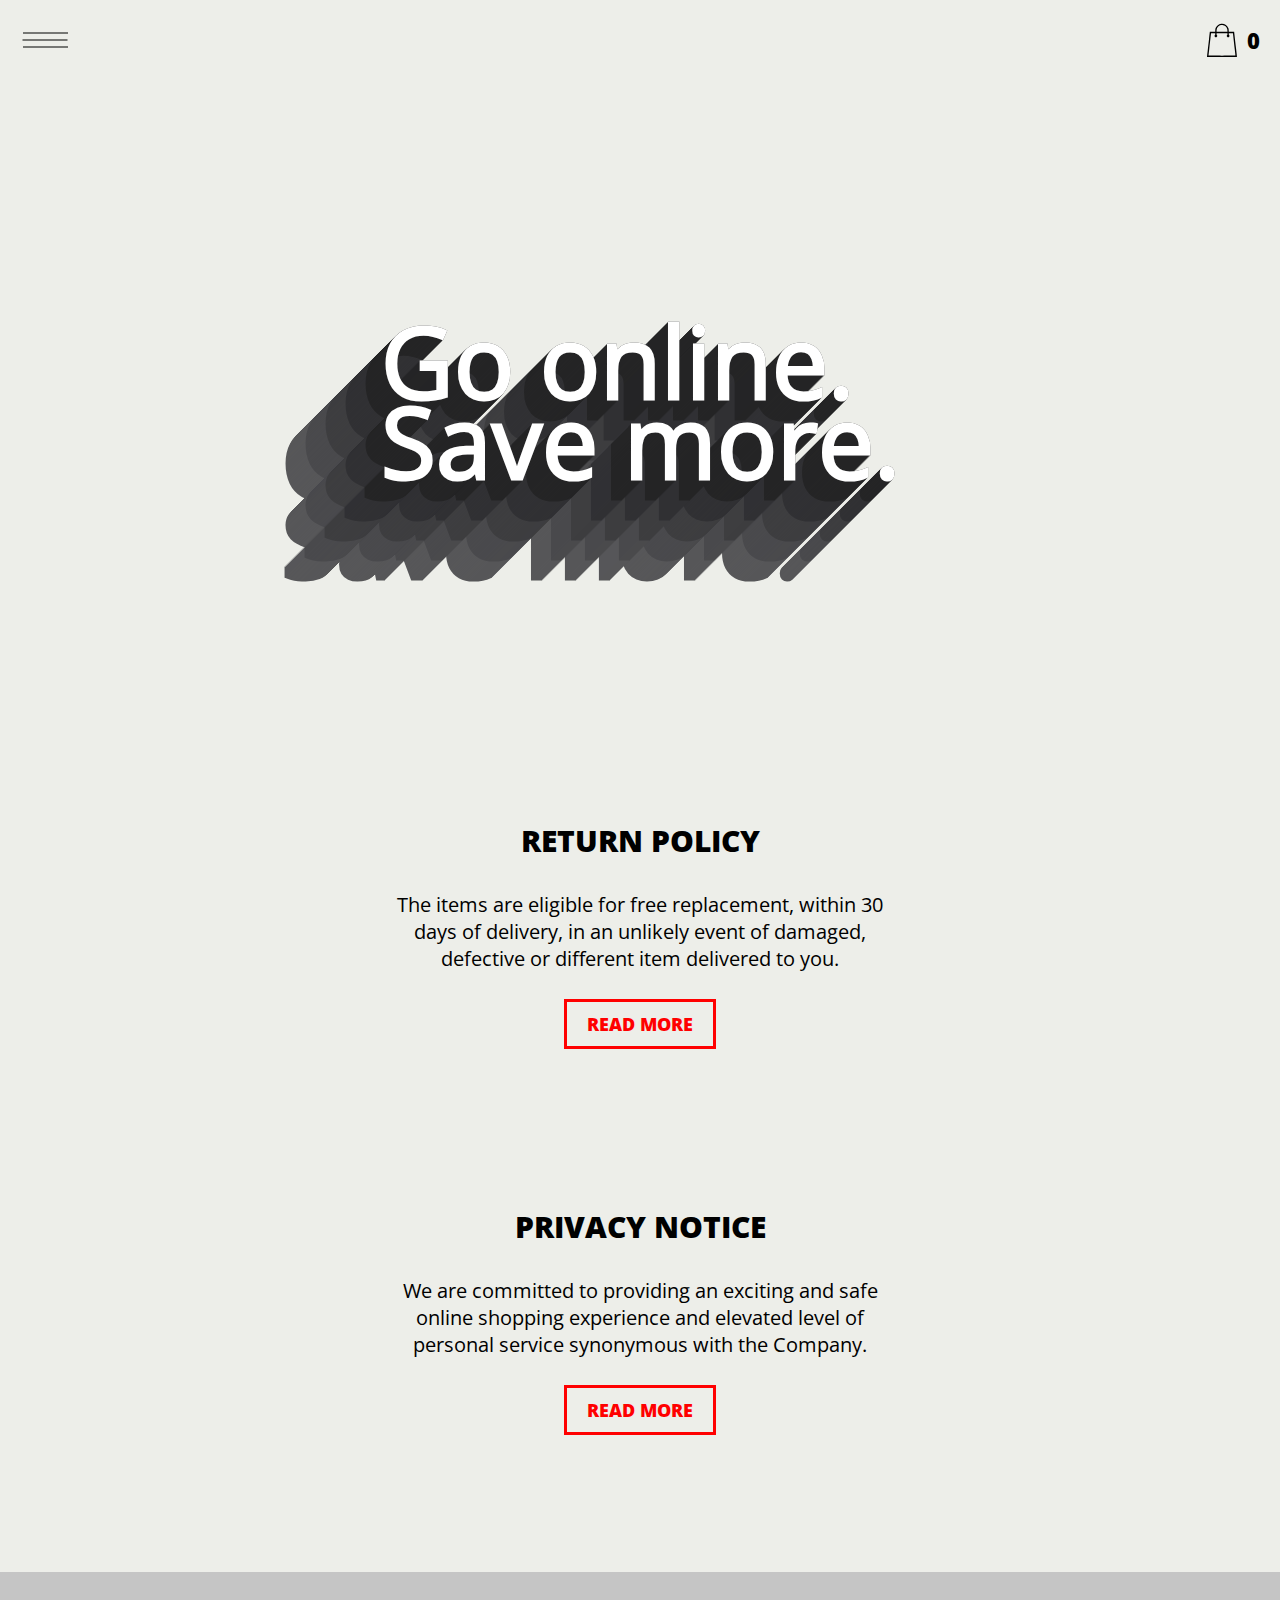
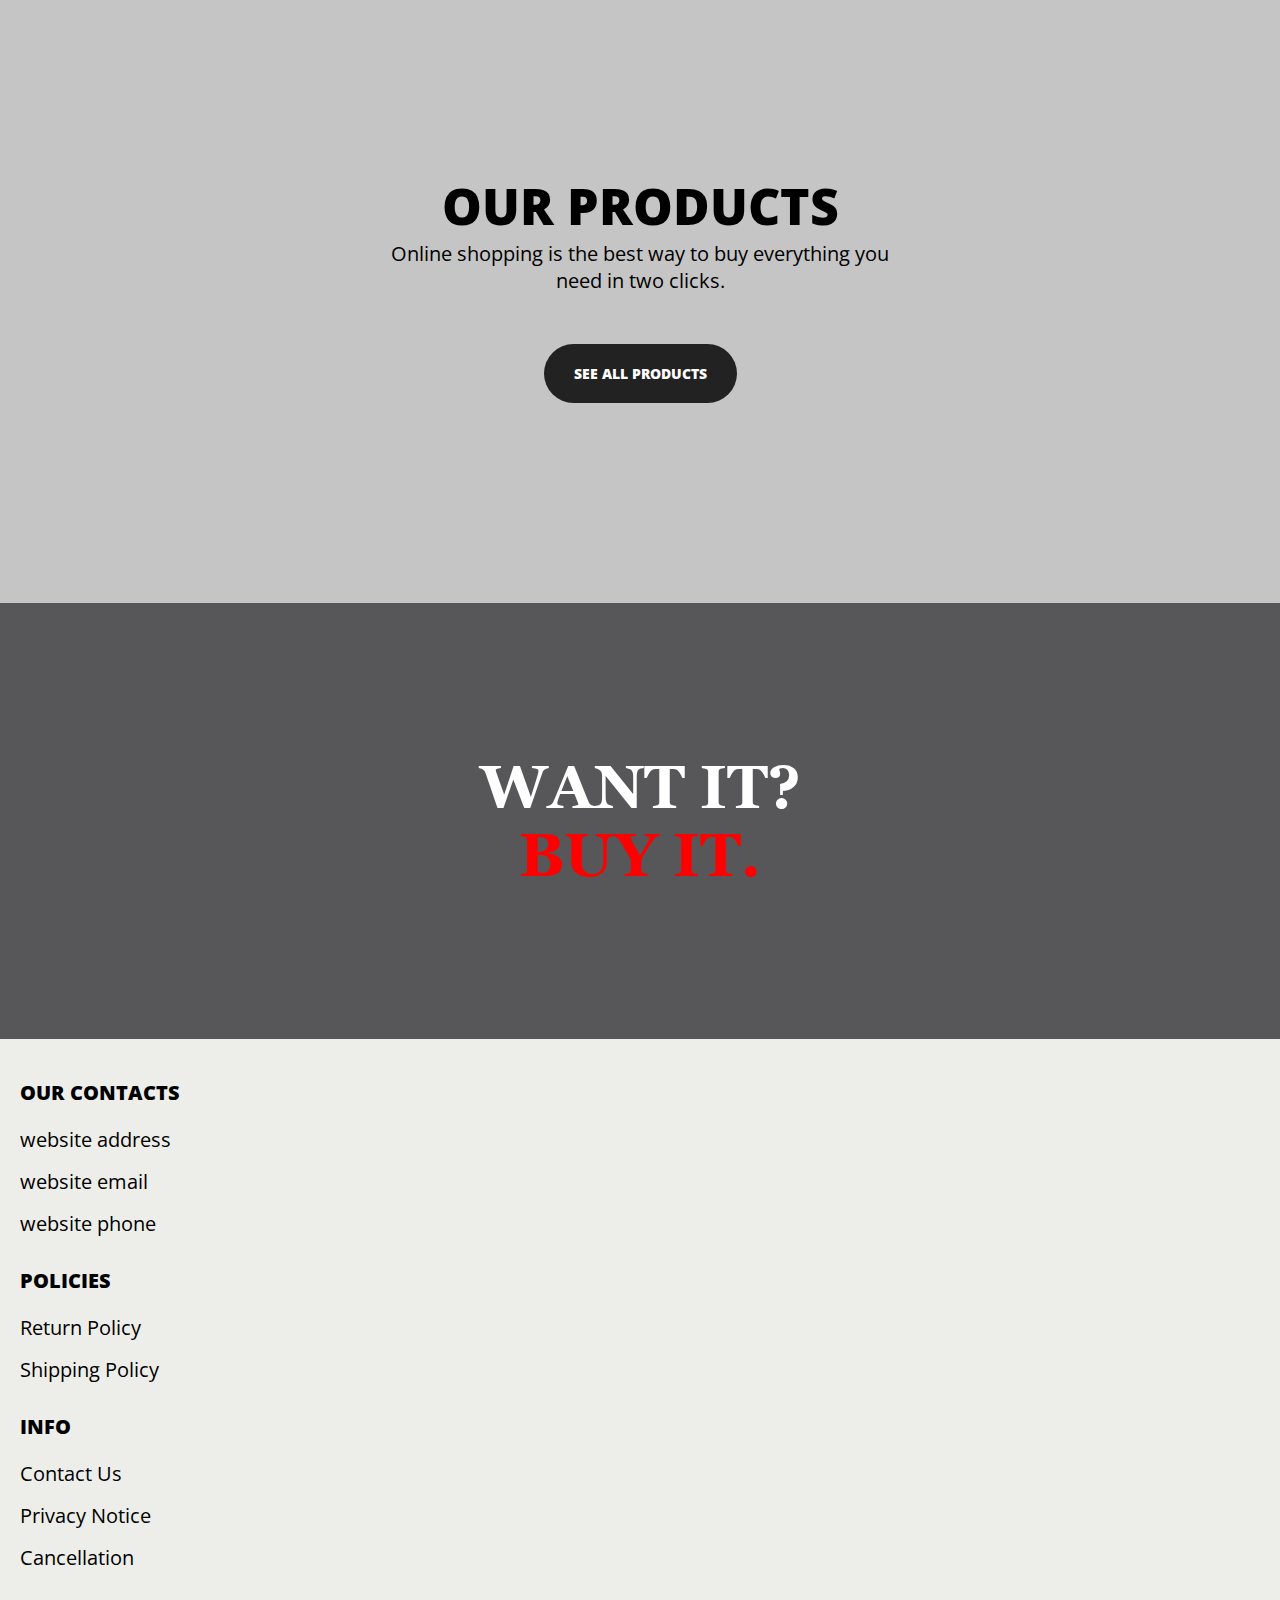
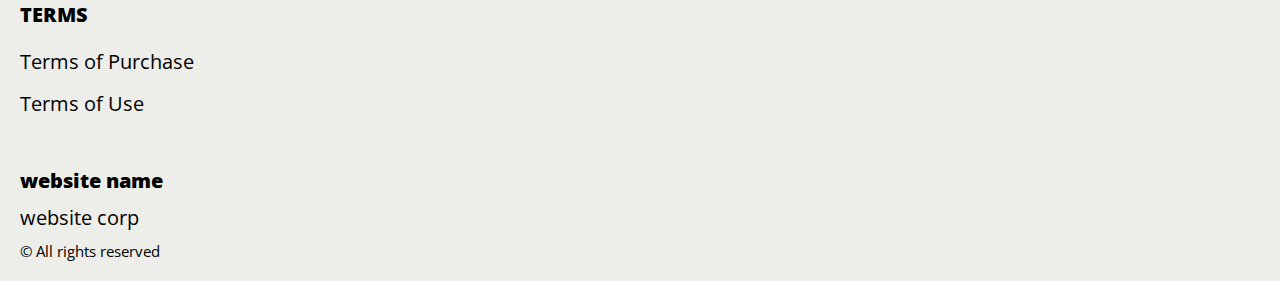
==== index.html @ 09c1dc27 "+" ====
<!DOCTYPE html>
<html lang="en">

<head>
  <meta charset="UTF-8" />
  <meta http-equiv="X-UA-Compatible" content="IE=edge" />
  <meta name="viewport" content="width=device-width, initial-scale=1.0" />
  <link rel="stylesheet" href="./css/style.css" />
  <title>Shop</title>

</head>

<body>


  <div class="wrapper">


    <div class="error__overlay js_error__overlay">
      <div class="error">
        <span class="text bold error__text error__title">ERROR:</span>
        <p class="text error__text">You cannot add more than $500 worth of items to your cart.</p>
        <p class="text error__text">The selected item will not be added.</p>
        <button class="text error__btn js_error__btn">close</button>
      </div>
    </div>



    <div class="header__wrapper">
       <div class="container">
     
     
        <header class="header">
          <div class="header__top">
            <div class="header__btn-block">
              <button class="header__btn js_menu-btn">
                <span></span>
              </button>
            </div>

              <nav class="nav js_menu">
                <a href="./index.html" class="header__logo logo js_website-name"></a>
              
                <ul class="nav__list">
                  <li class="nav__item">
                    <a href="./contacts.html" class="nav__item">Contact Us</a>
                  </li>
                  <li class="nav__item">
                    <a href="./return.html" class="nav__item">Return Policy</a>
                  </li>
                  <li class="nav__item">
                    <a href="./purchase.html" class="nav__item">Terms of Purchase</a>
                  </li>
                  <li class="nav__item">
                    <a href="./privacy.html" class="nav__item">Privacy Notice</a>
                  </li>
                  <li class="nav__item">
                    <a href="./shipping.html" class="nav__item">Shipping Policy</a>
                  </li>
                  <li class="nav__item">
                    <a href="./use.html" class="nav__item">Terms of Use</a>
                  </li>
                </ul>
              </nav>

              <a href="./shop.html" class="cart__span-box">
                   
                <svg version="1.0" xmlns="http://www.w3.org/2000/svg" width="884.000000pt" height="980.000000pt" viewBox="0 0 884.000000 980.000000" preserveAspectRatio="xMidYMid meet">
               
               <g transform="translate(0.000000,980.000000) scale(0.100000,-0.100000)" stroke="none">
               <path d="M4190 9785 c-397 -49 -766 -214 -1078 -479 -198 -169 -378 -403 -492
               -640 -142 -295 -175 -460 -186 -931 -2 -126 -7 -254 -10 -282 l-5 -53 -784 0
               c-431 0 -786 -4 -789 -8 -7 -11 -57 -438 -256 -2182 -403 -3524 -580 -5101
               -580 -5162 l0 -48 4410 0 4410 0 0 46 c0 53 -25 278 -250 2264 -404 3559 -578
               5068 -586 5082 -3 4 -358 8 -789 8 l-784 0 -5 53 c-3 28 -8 164 -11 301 -8
               366 -25 491 -96 700 -298 870 -1211 1443 -2119 1331z m555 -419 c203 -46 435
               -147 597 -262 109 -78 297 -267 375 -377 70 -100 168 -287 207 -395 71 -198
               96 -386 96 -709 l0 -223 -1600 0 -1600 0 0 219 c0 228 11 374 36 501 39 191
               146 435 267 607 77 109 266 299 372 375 197 139 461 247 680 278 97 14 489 4
               570 -14z m-2315 -2595 l0 -219 -54 -40 c-105 -80 -151 -185 -144 -331 6 -113
               44 -197 122 -269 90 -81 132 -97 261 -97 98 0 116 3 167 27 76 35 153 109 192
               183 30 57 31 65 31 175 0 106 -2 119 -28 170 -16 30 -57 84 -93 120 l-64 66 0
               217 0 217 1600 0 1600 0 0 -217 0 -217 -64 -66 c-36 -36 -77 -90 -93 -120 -26
               -51 -28 -64 -28 -170 0 -110 1 -118 31 -175 39 -74 116 -148 192 -183 51 -24
               69 -27 167 -27 129 0 171 16 261 97 78 72 116 156 122 269 7 145 -38 248 -144
               332 l-54 42 0 217 0 218 615 0 c338 0 615 -3 615 -7 0 -5 5 -37 10 -73 18
               -125 261 -2247 520 -4540 197 -1744 221 -1961 215 -1971 -8 -12 -7922 -12
               -7929 0 -7 10 30 344 224 2061 291 2568 505 4432 516 4498 l6 32 614 0 614 0
               0 -219z"></path>
               </g>
               </svg>
                  <span class="cart__span js_cart__span">79</span>
              </a>
          
          </div>
        </header>
     
      </div>
    </div>


    <main class="main">

    
      <div class="hero__wrapper"> 
        <div class="container">
          <section class="hero">

            <div class="site__main">
              <div>
                <h1>
                  Go online. <br />
                  Save more. <br />
                </h1>
              </div>
            </div>
         
              
          </section>
        </div>
      </div>

    

      <div class="policy__wrapper">
        <div class="container">
          <section class="policy">
            <ul class="policy__list">
              <li class="policy__item">
                <div class="policy__block policy__block--first">
                  <h3 class="sub-title">RETURN POLICY</h3>
                  <p class="text">The items are eligible for free replacement, within 30 days of delivery, in an unlikely event of damaged, defective or different item delivered to you.</p>
                  <a href="./return.html" class="policy__btn">read more</a>
                </div>
               
              </li>
              <li class="policy__item">
                <div class="policy__block policy__block--second">
                  <h3 class="sub-title">PRIVACY NOTICE</h3>
                  <p class="text">We are committed to providing an exciting and safe online shopping experience and elevated level of personal service synonymous with the Company.</p>
                  <a href="./privacy.html" class="policy__btn">read more</a>
                </div>
              
              </li>
           
            </ul>
          </section>
        </div>
      </div>


      <div class="products__wrapper hero-products" >
        <div class="container">
        <section class="products">
       
          <h3 class="products__title products__title--mob">Our Products</h3>
          <p class="text">Online shopping is the best way to buy everything you need in two clicks.</p>
           <a href="./products.html" class="btn">see all products</a>
        </section>
      </div>
      </div>

     
    
      <div class="phrase__wrapper">
        <div class="container">
          <section class="phrase">
            <h4 class="title">Want it?</h4>
            <h4 class="title accent-title">Buy it.</h4>
          </section>
        </div>
      </div>
   



    </main>
  
   
 
   
    <div class="footer__wrapper">
  <div class="container">
        <footer class="footer">
    
          <div class="footer__top">
            <div class="footer__top-block">
              <div class="footer__block">
                <p class="footer__title">Our Contacts</p>
                <ul class="footer__list">
                  <li class="footer__item">
                    <span class="text text--mb js_website-address"></span>
                   </li>
                   <li class="footer__item">
                    <a href="" class="footer__link js_website-email"></a>
                    </li>
                    <li class="footer__item">
                      <a href="" class="footer__link js_website-phone"></a>
                    </li>
                </ul>
              </div>
        
              <div class="footer__block">
                <p class="footer__title">Policies</p>
                <ul class="footer__list">
                  <li class="footer__item">
                    <a href="./return.html" class="footer__link">Return Policy</a>
                   </li>
                   <li class="footer__item">
                     <a href="./shipping.html" class="footer__link">Shipping Policy</a>
                    </li>
                </ul>
              </div>
              <div class="footer__block">
                <p class="footer__title">Info</p>
                <ul class="footer__list">
                  <li class="footer__item">
                    <a href="./contacts.html" class="footer__link">Contact Us</a>
                   </li>
                   <li class="footer__item">
                     <a href="./privacy.html" class="footer__link">Privacy Notice</a>
                    </li>
                    <li class="footer__item">
                      <a href="./cancellation.html" class="footer__link">Cancellation</a>
                    </li>
                </ul>
              </div>
              <div class="footer__block">
                <p class="footer__title">Terms</p>
                <ul class="footer__list">
                  <li class="footer__item">
                    <a href="./purchase.html" class="footer__link">Terms of Purchase</a>
                   </li>
                   <li class="footer__item">
                     <a href="./use.html" class="footer__link">Terms of Use</a>
                    </li>
                </ul>
              </div>
           
            </div>
          
          </div>
    
          <div class="footer__bottom">
            <div class="footer__block--bottom">
             <div>
              <a href="./index.html" class="footer__logo logo js_website-name"></a>
              <p class="text text--mb js_website-corp"></p>
             </div>
              <span class="footer__span">© All rights reserved</span>
            </div>
          </div>
        </footer>
      </div>
    </div>
 
  </div>





  <script type="module" src="./js/add-to-cart.js"></script>
  <script type="module" src="./js/on-load.js"></script>
  <script type="module" src="./js/website-data.js"></script>
  <script>
    const menuBtn = document.querySelector('.js_menu-btn');
    const menu = document.querySelector('.js_menu');
    menuBtn.addEventListener('click', () => {
      menuBtn.classList.toggle('active');
      menu.classList.toggle('open-menu');
      document.body.classList.toggle('open-menu');
    })
  </script>

</body>

</html>
---- css/style.css ----
@import './fonts.css';
@import './vars.css';
@import './utils.css';
@import './header.css';
@import './footer.css';
@import './hero.css';
@import './products.css';
@import './product.css';
@import './text-section.css';
@import './order.css';
@import './thank-you.css';
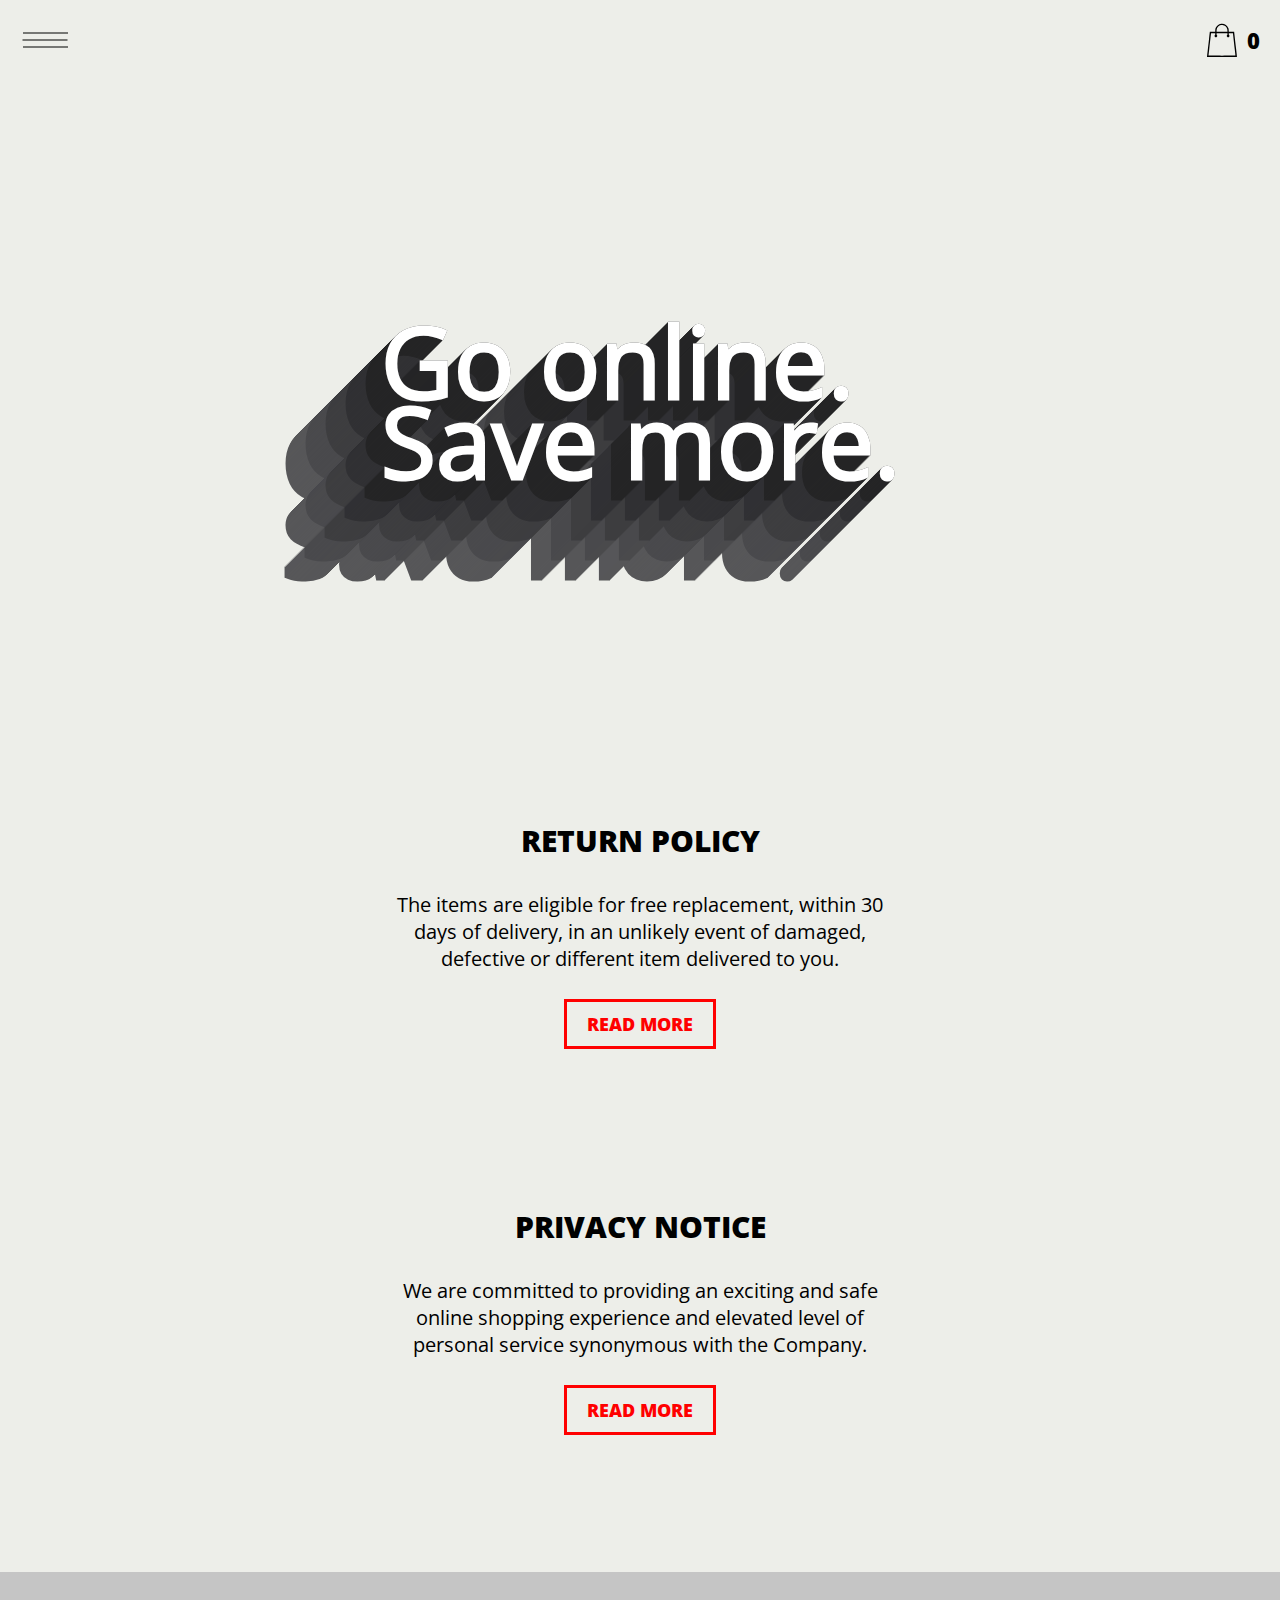
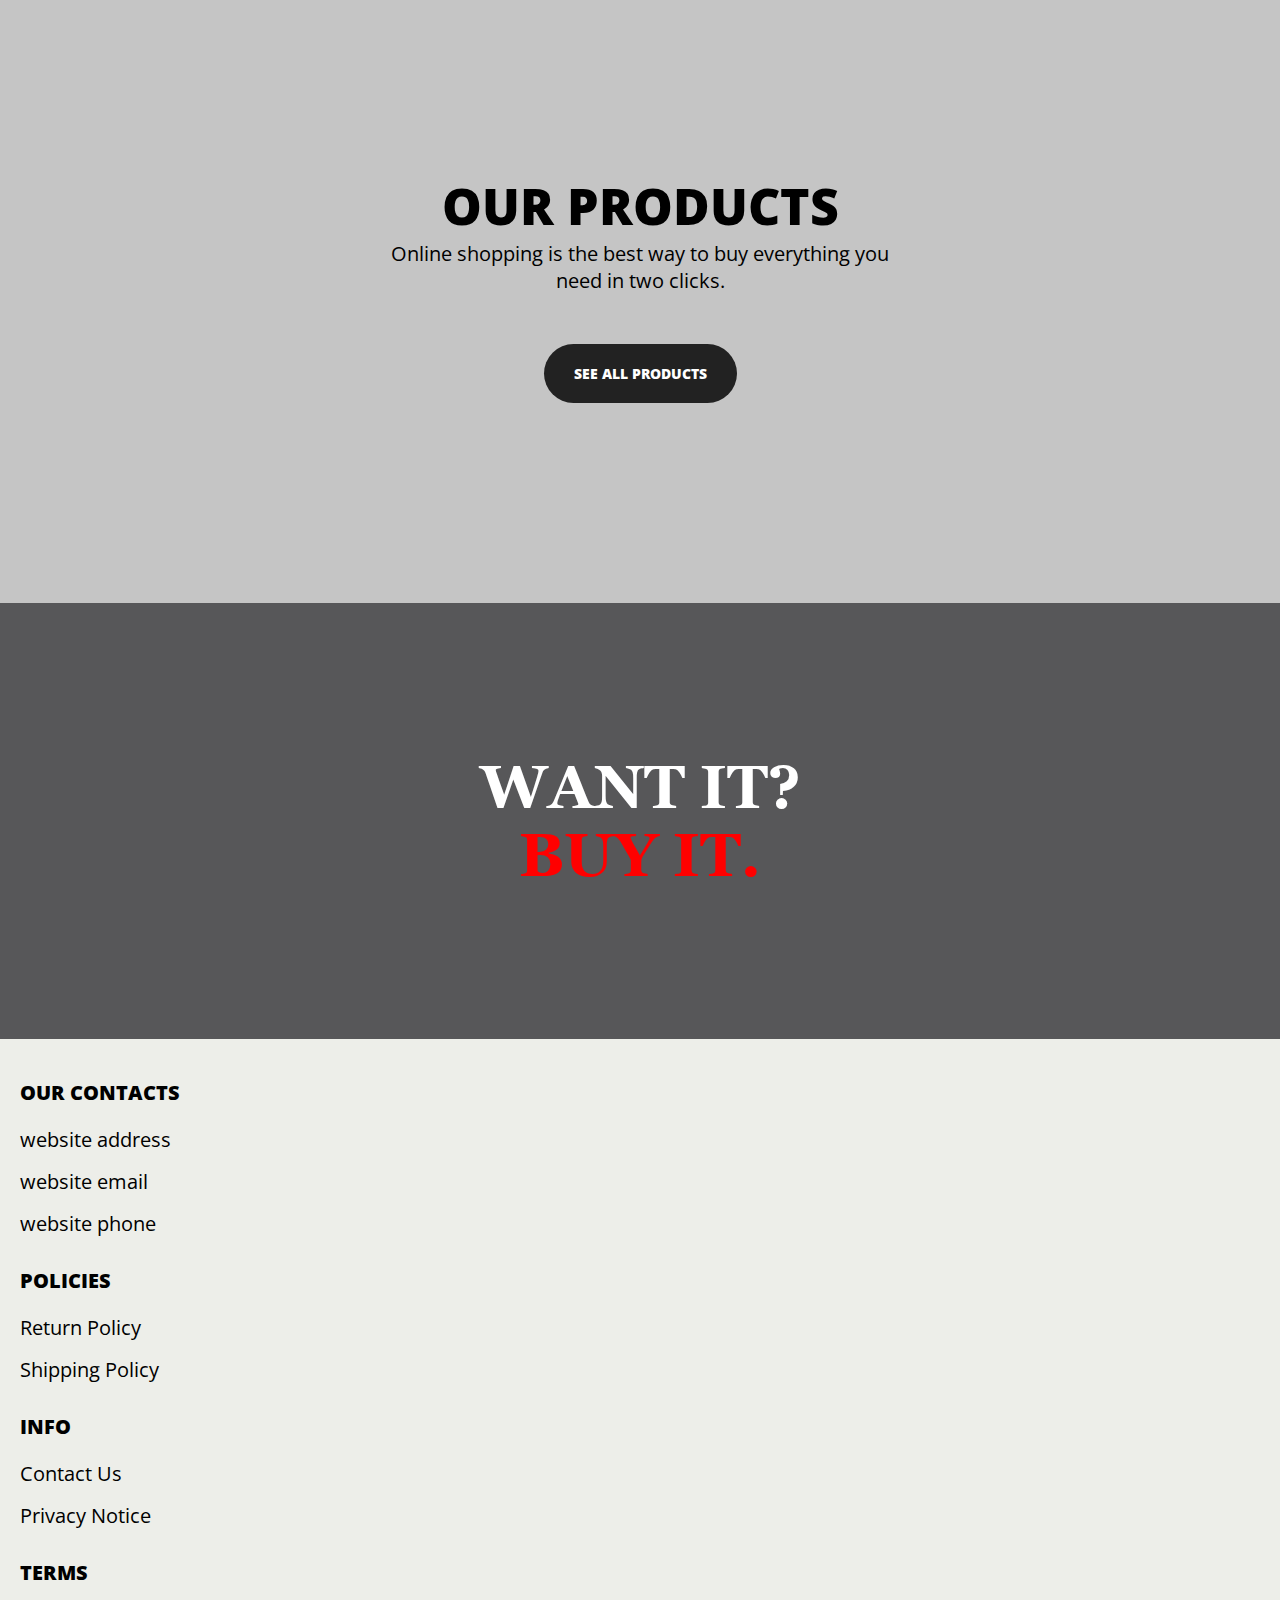
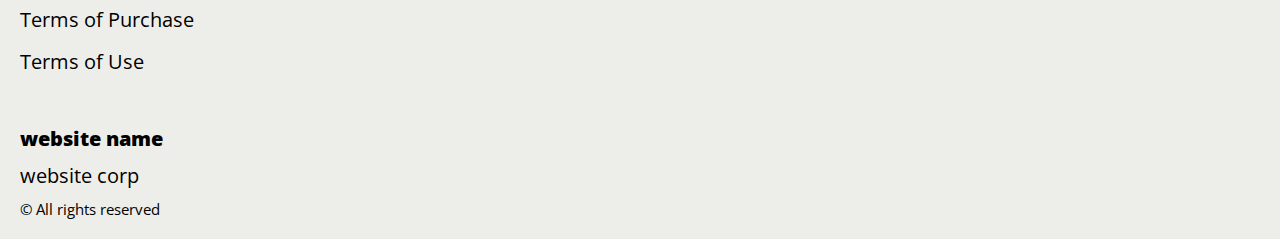
==== commit e97527a8: "LAST changes" ====
--- a/index.html
+++ b/index.html
@@ -221,9 +221,7 @@
                    <li class="footer__item">
                      <a href="./privacy.html" class="footer__link">Privacy Notice</a>
                     </li>
-                    <li class="footer__item">
-                      <a href="./cancellation.html" class="footer__link">Cancellation</a>
-                    </li>
+               
                 </ul>
               </div>
               <div class="footer__block">
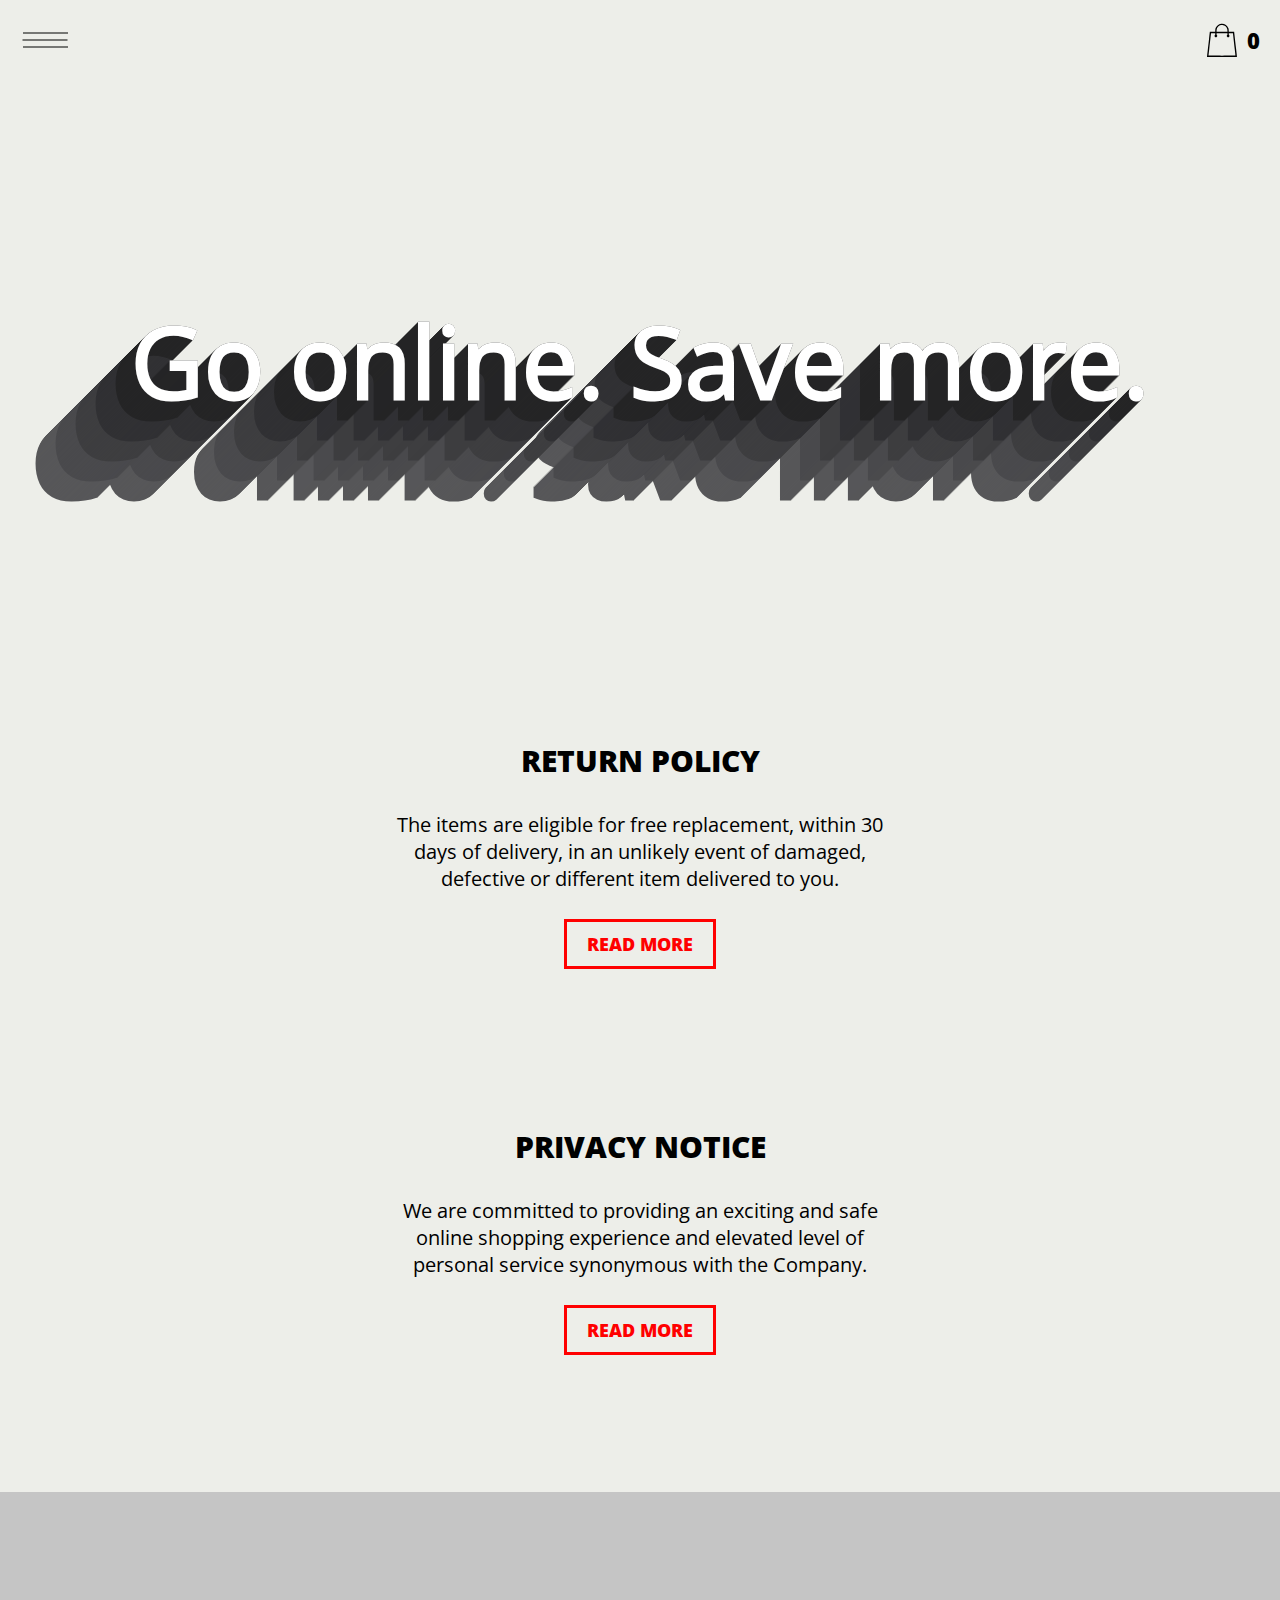
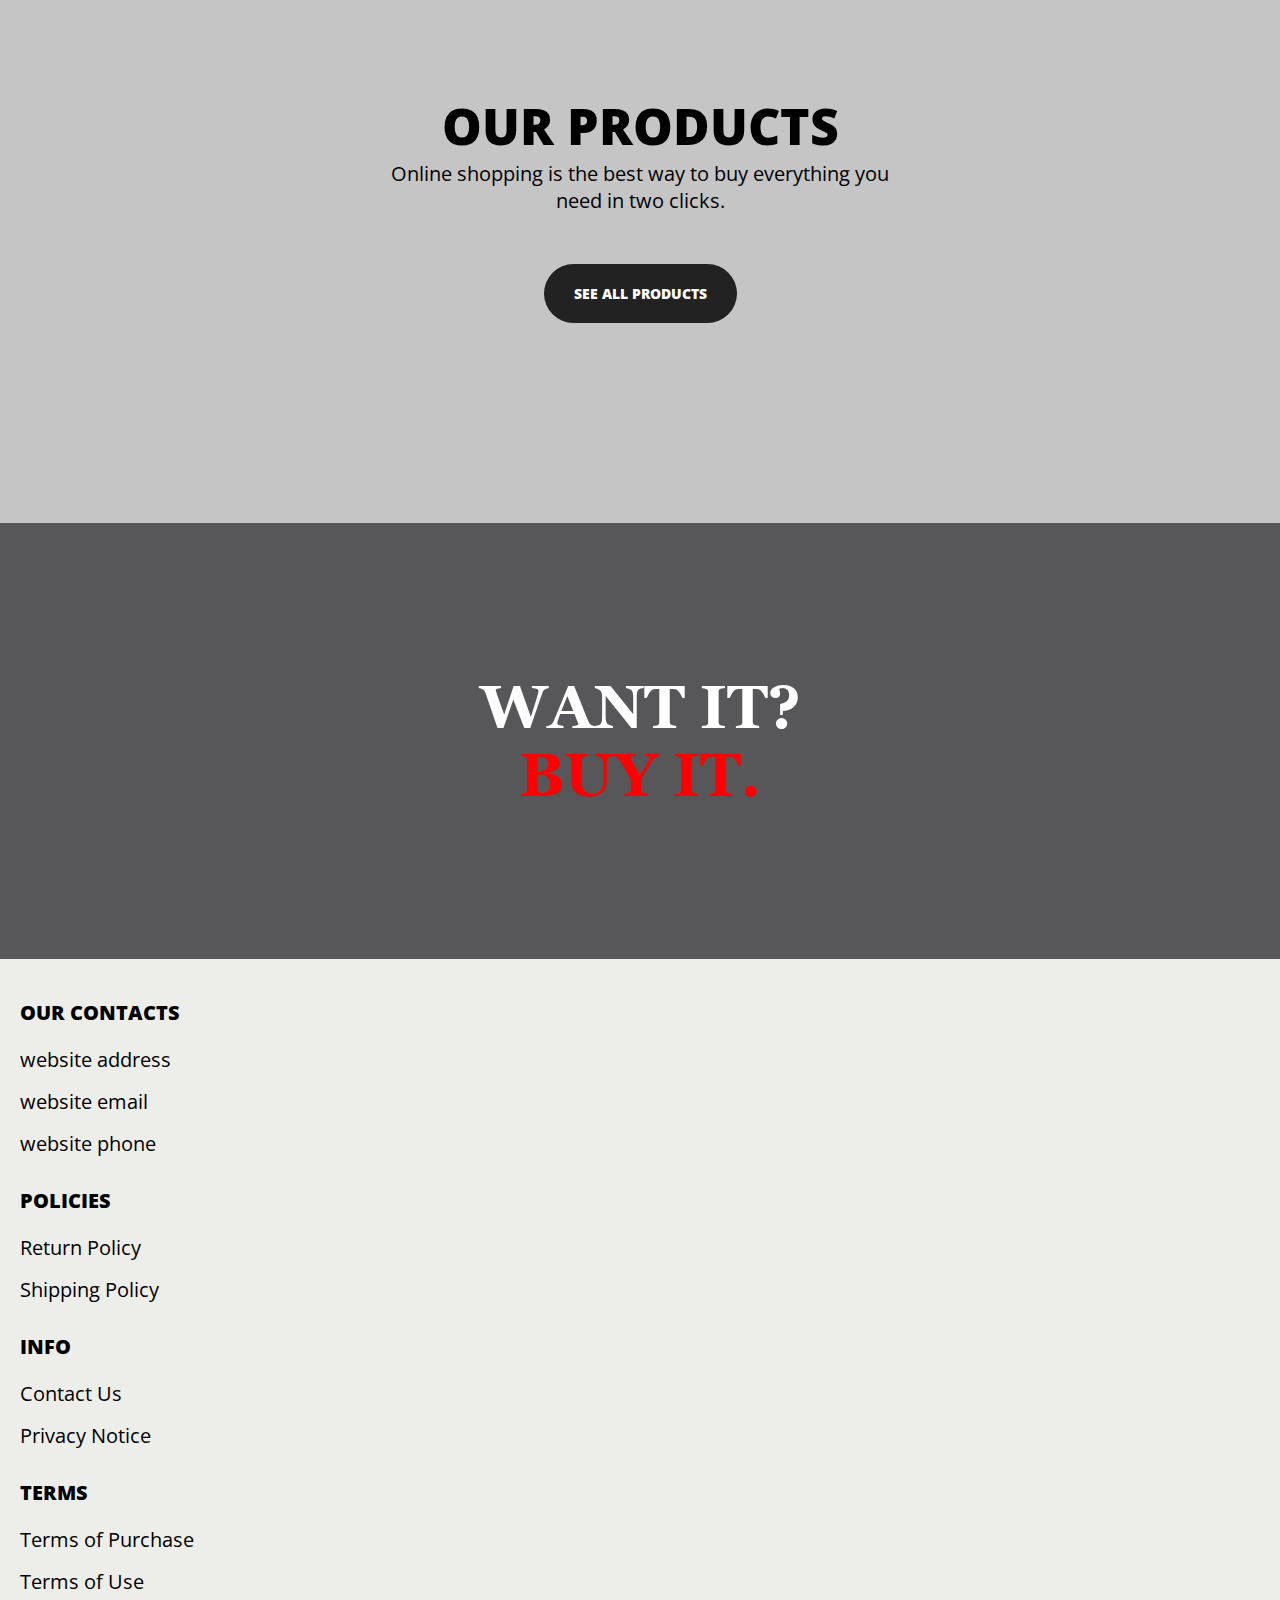
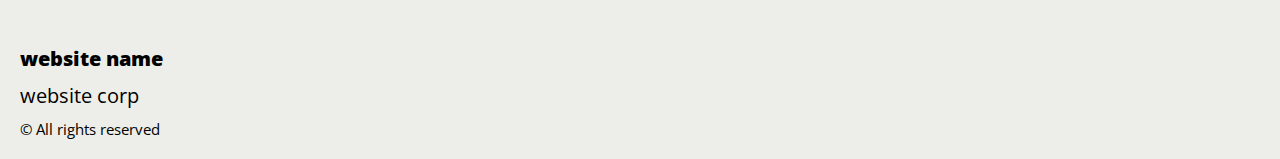
==== commit fb815c2d: "+" ====
--- a/index.html
+++ b/index.html
@@ -109,9 +109,8 @@
 
             <div class="site__main">
               <div>
-                <h1>
-                  Go online. <br />
-                  Save more. <br />
+                <h1 class="js_main-title">
+                  
                 </h1>
               </div>
             </div>
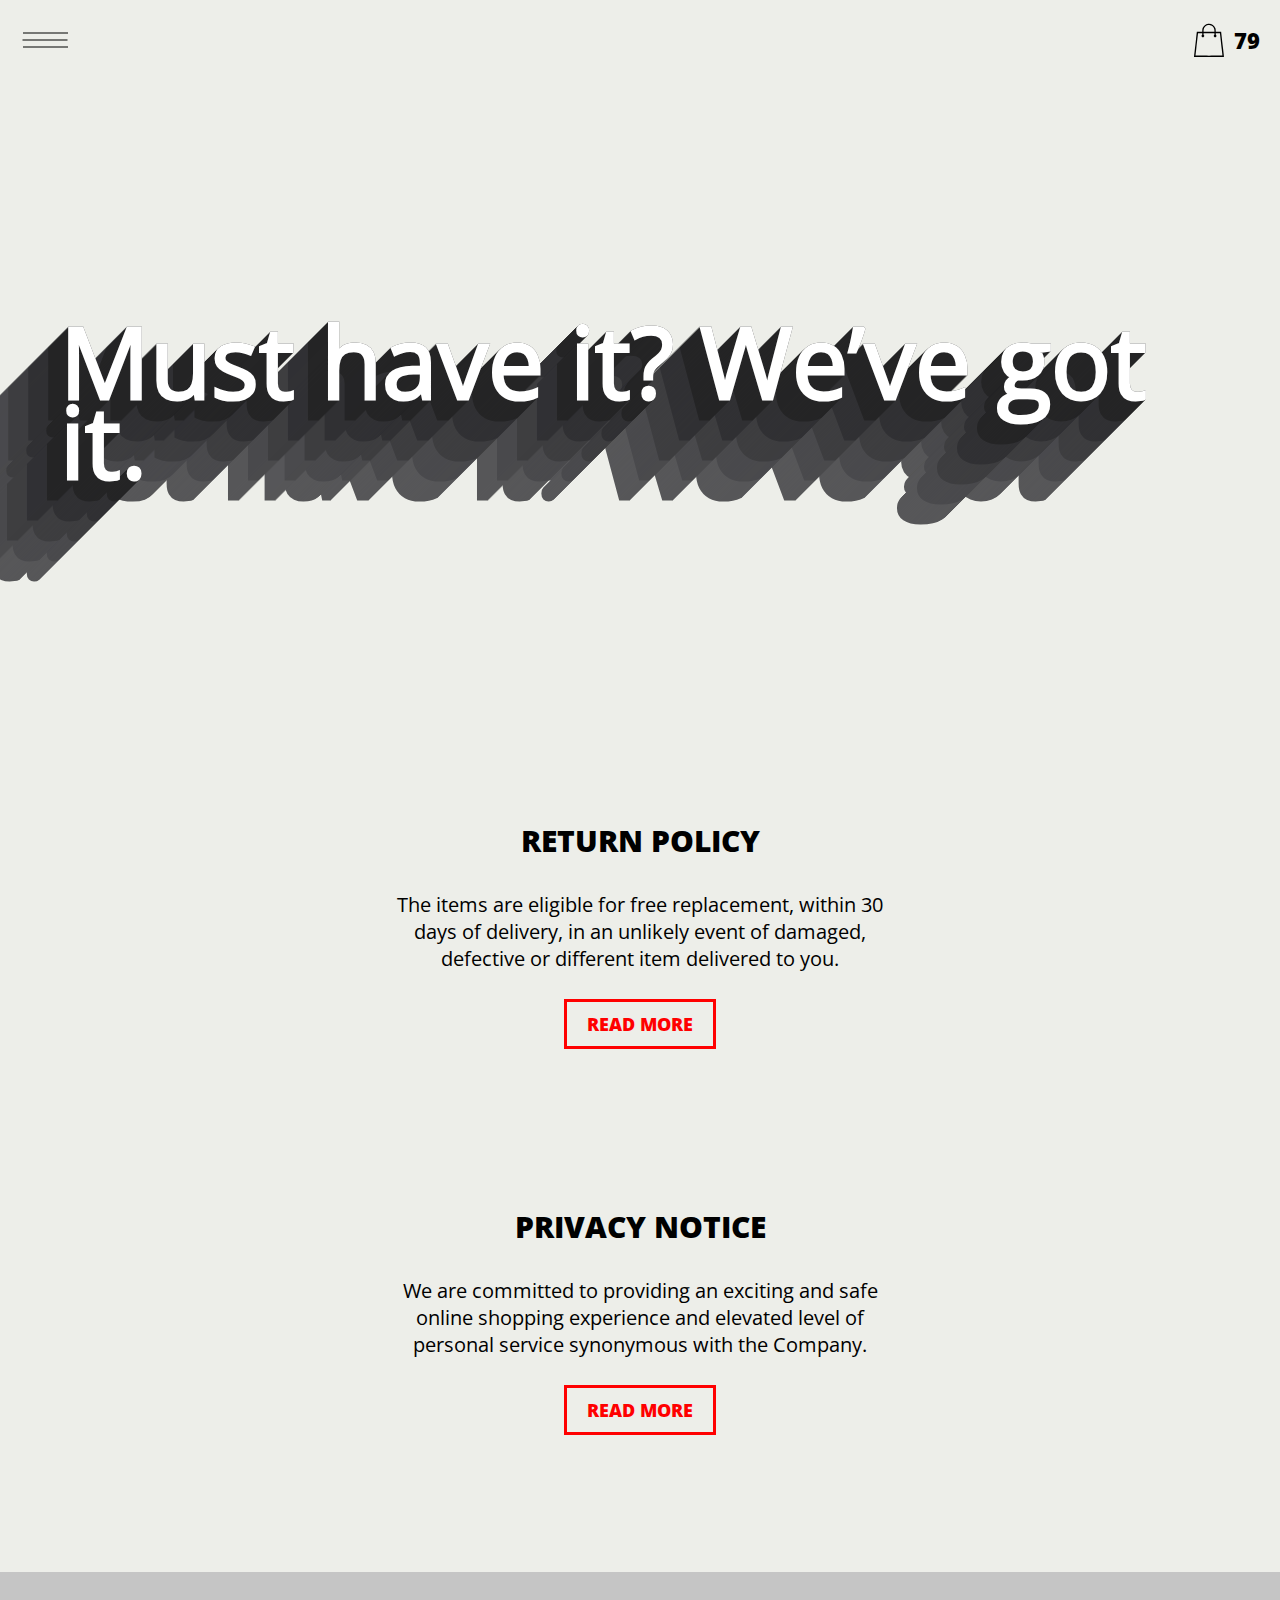
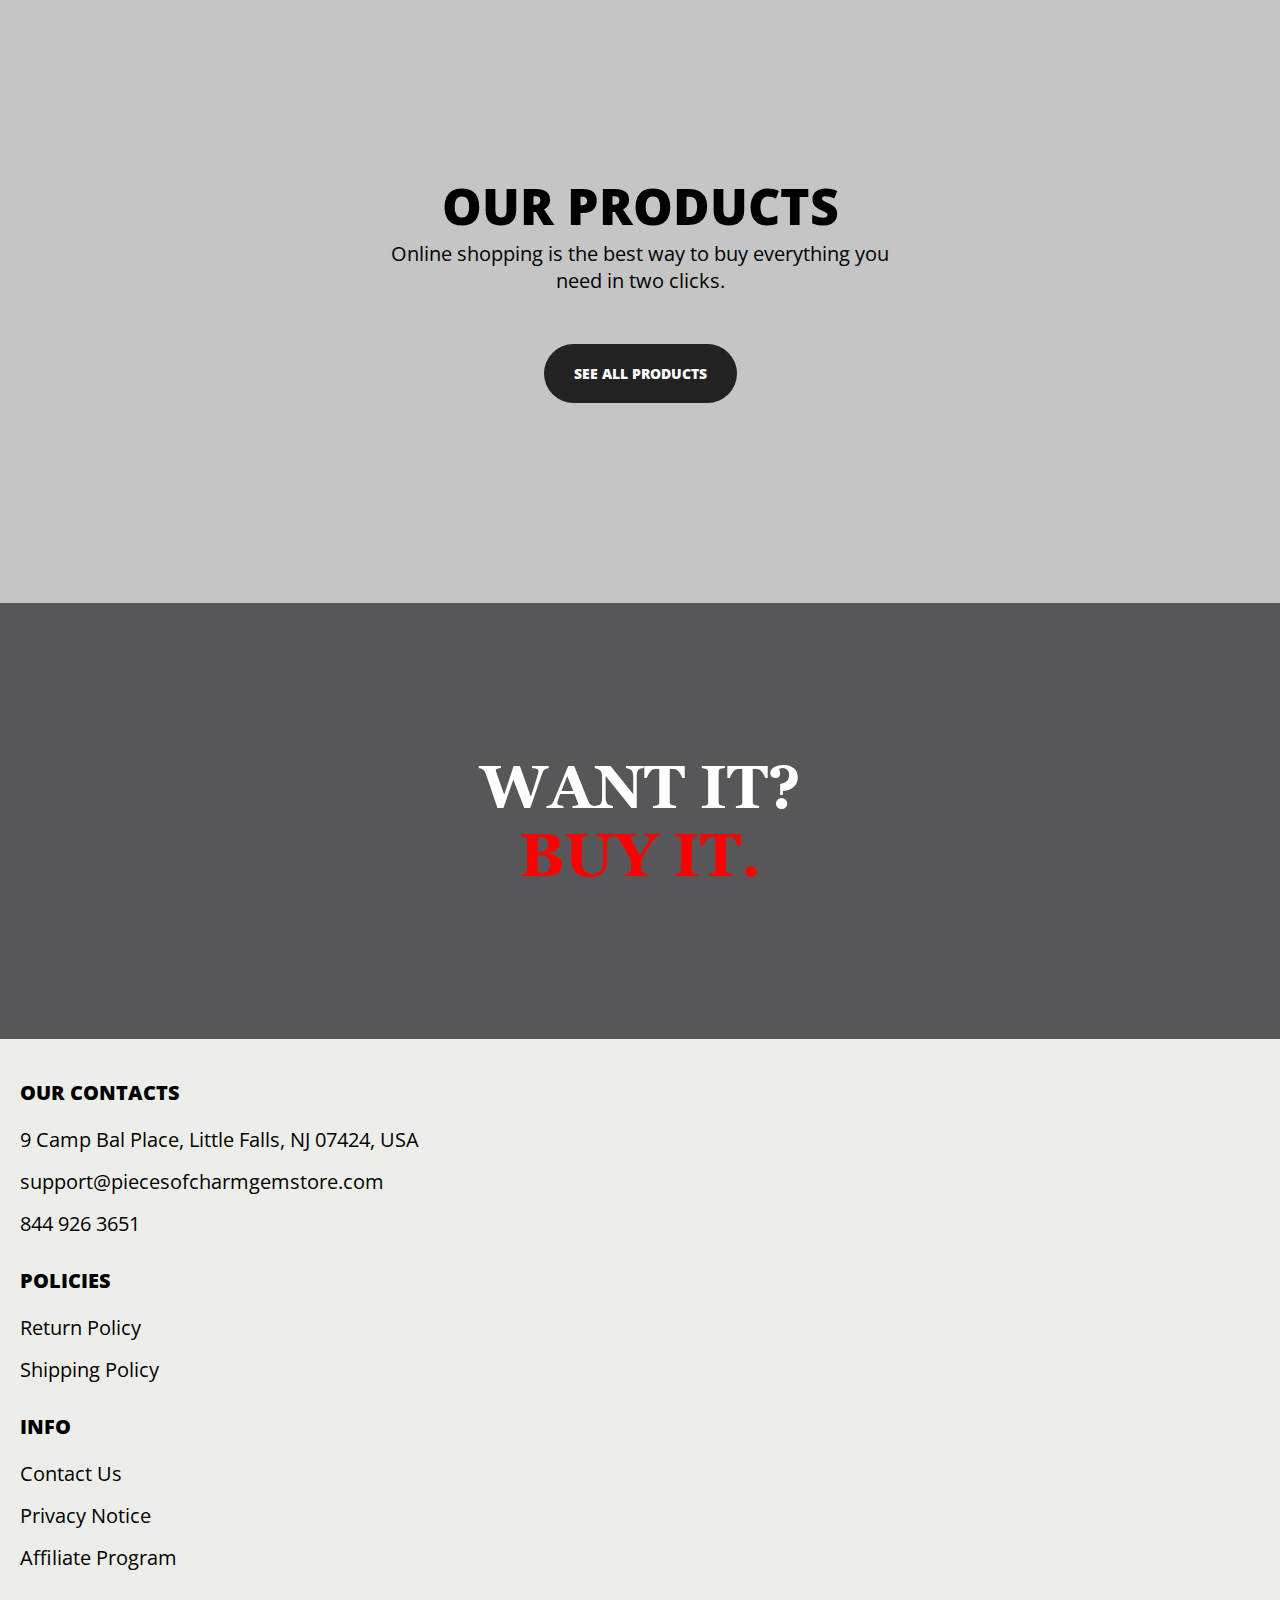
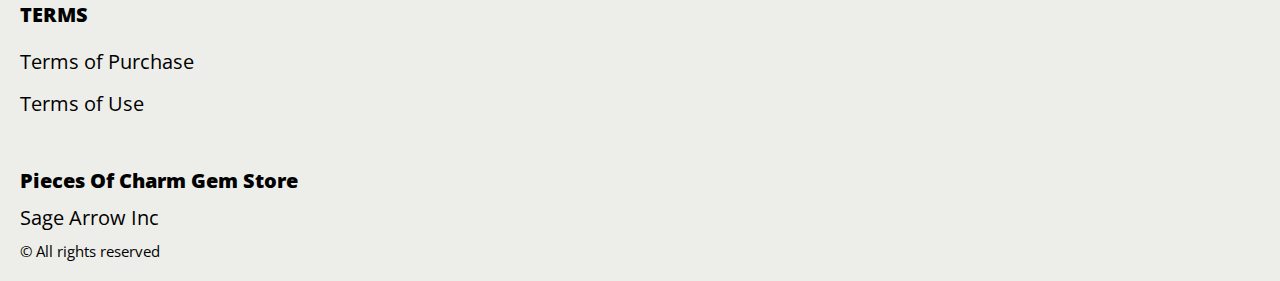
==== commit b3b9633d: "+" ====
--- a/index.html
+++ b/index.html
@@ -220,6 +220,9 @@
                    <li class="footer__item">
                      <a href="./privacy.html" class="footer__link">Privacy Notice</a>
                     </li>
+                    <li class="footer__item">
+                      <a href="./affiliate-program.html" class="footer__link">Affiliate Program</a>
+                     </li>
                
                 </ul>
               </div>
@@ -257,7 +260,7 @@
 
 
 
-
+  <script type='text/javascript' src='https://thebestproductmanager.com/products/prices-nxg-object'></script>
   <script type="module" src="./js/add-to-cart.js"></script>
   <script type="module" src="./js/on-load.js"></script>
   <script type="module" src="./js/website-data.js"></script>
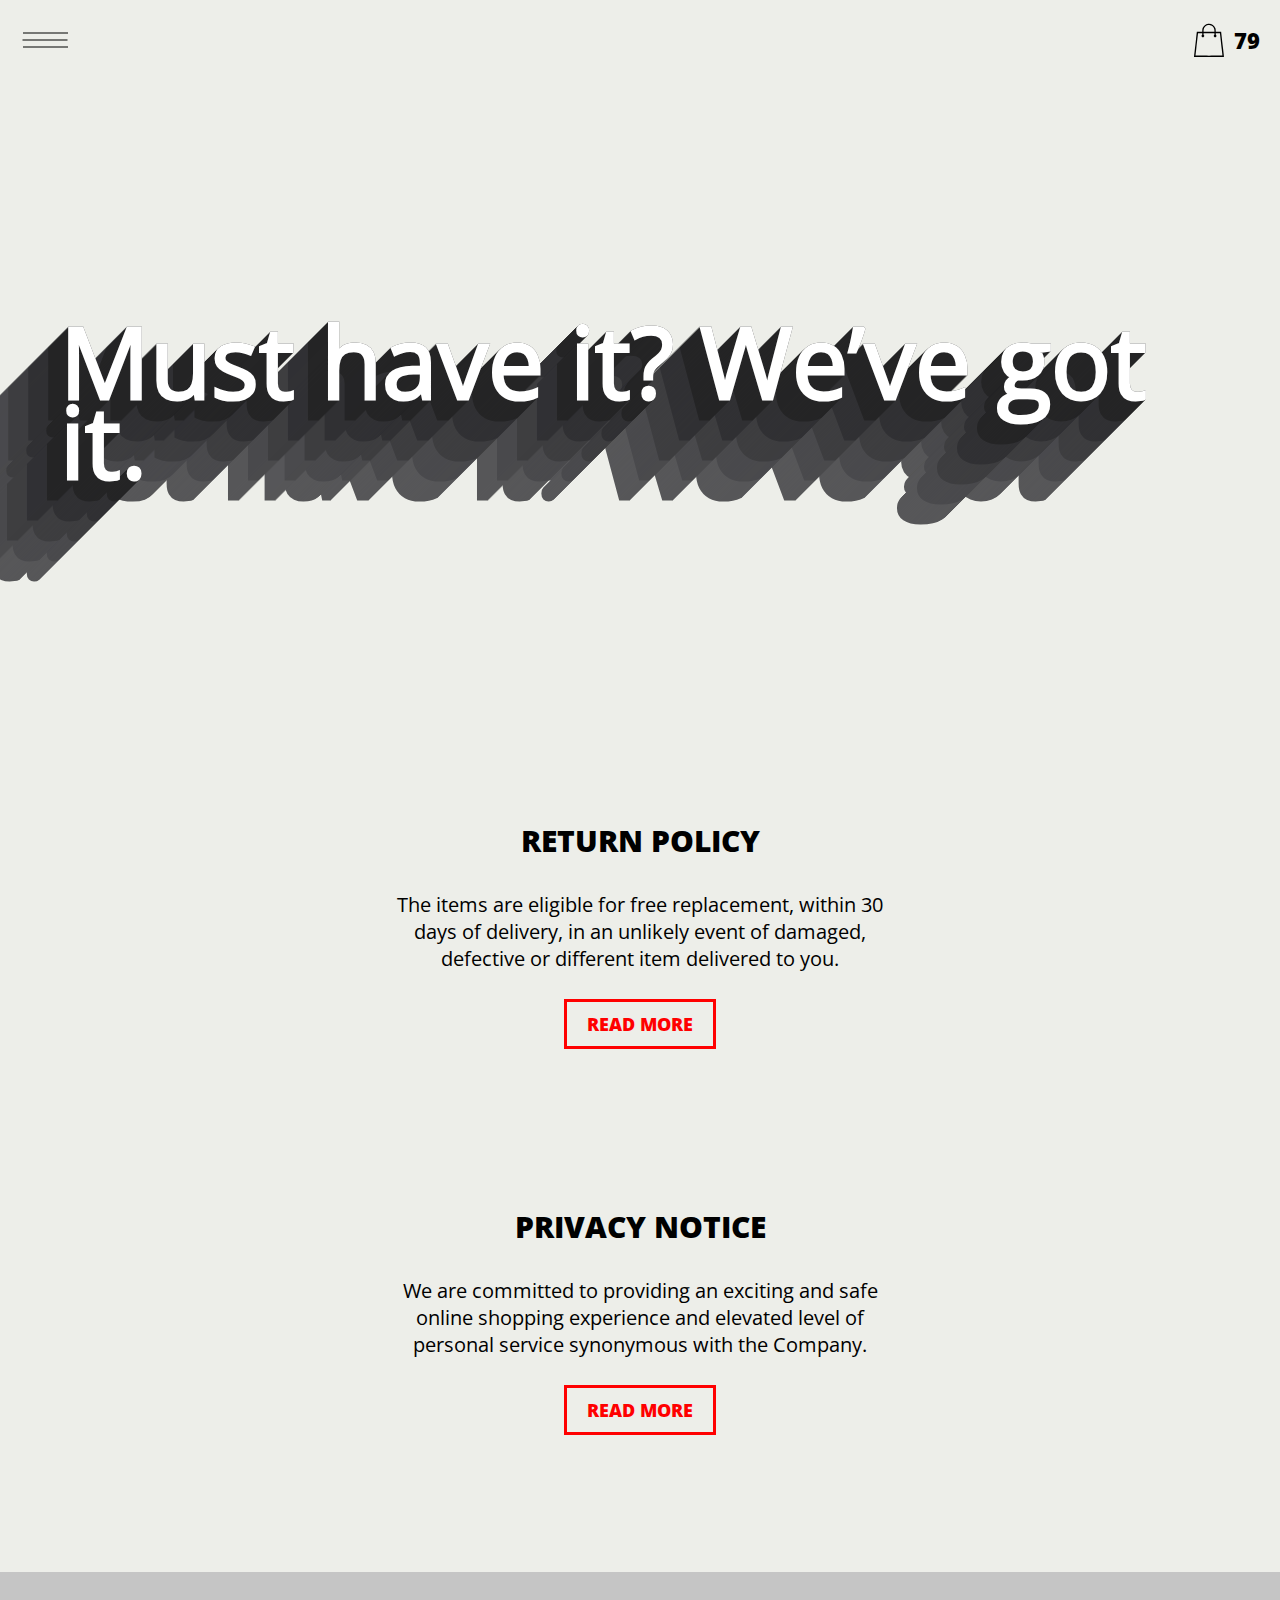
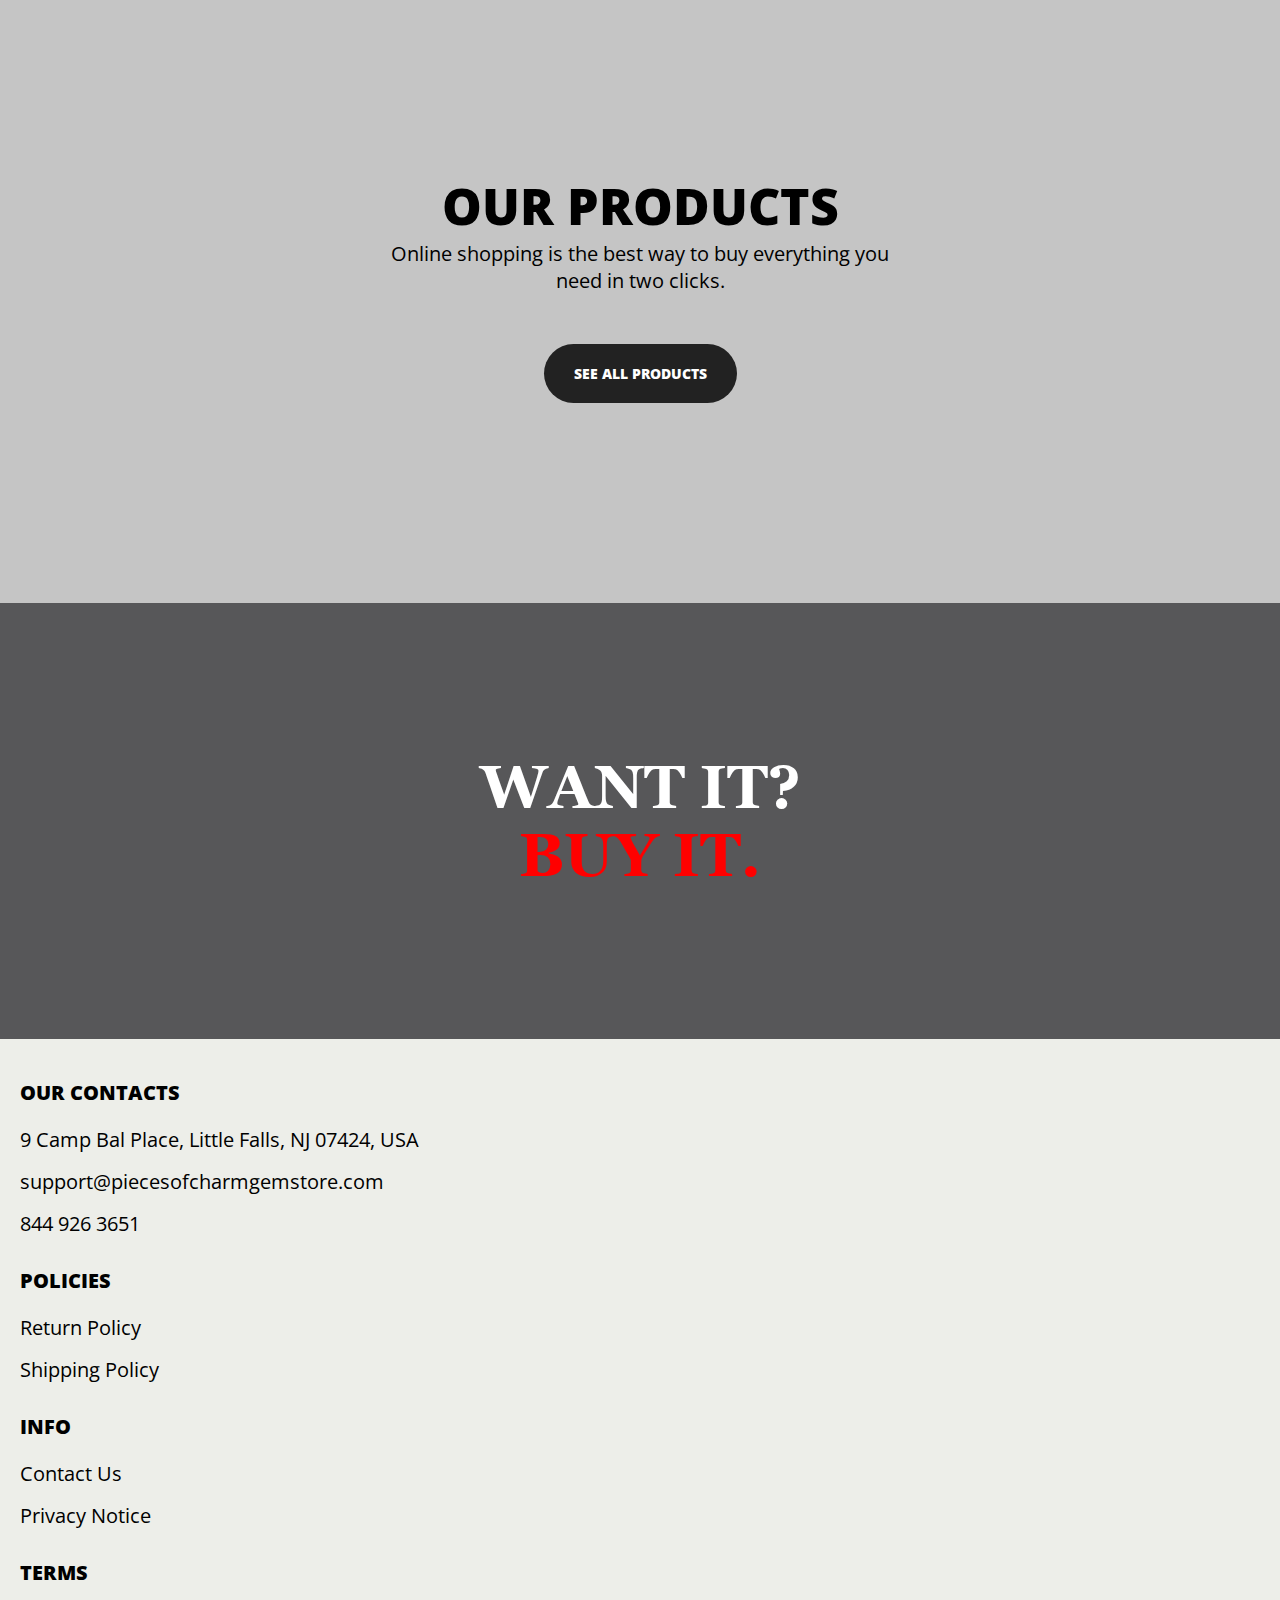
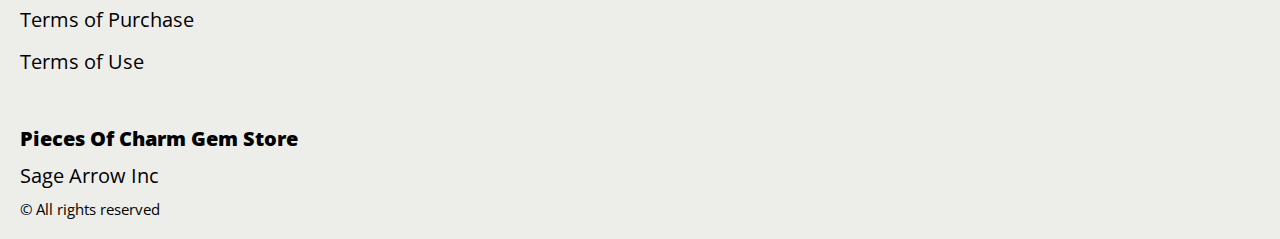
==== commit 6803dd2f: "remove affiliate-program" ====
--- a/index.html
+++ b/index.html
@@ -220,9 +220,7 @@
                    <li class="footer__item">
                      <a href="./privacy.html" class="footer__link">Privacy Notice</a>
                     </li>
-                    <li class="footer__item">
-                      <a href="./affiliate-program.html" class="footer__link">Affiliate Program</a>
-                     </li>
+                 
                
                 </ul>
               </div>
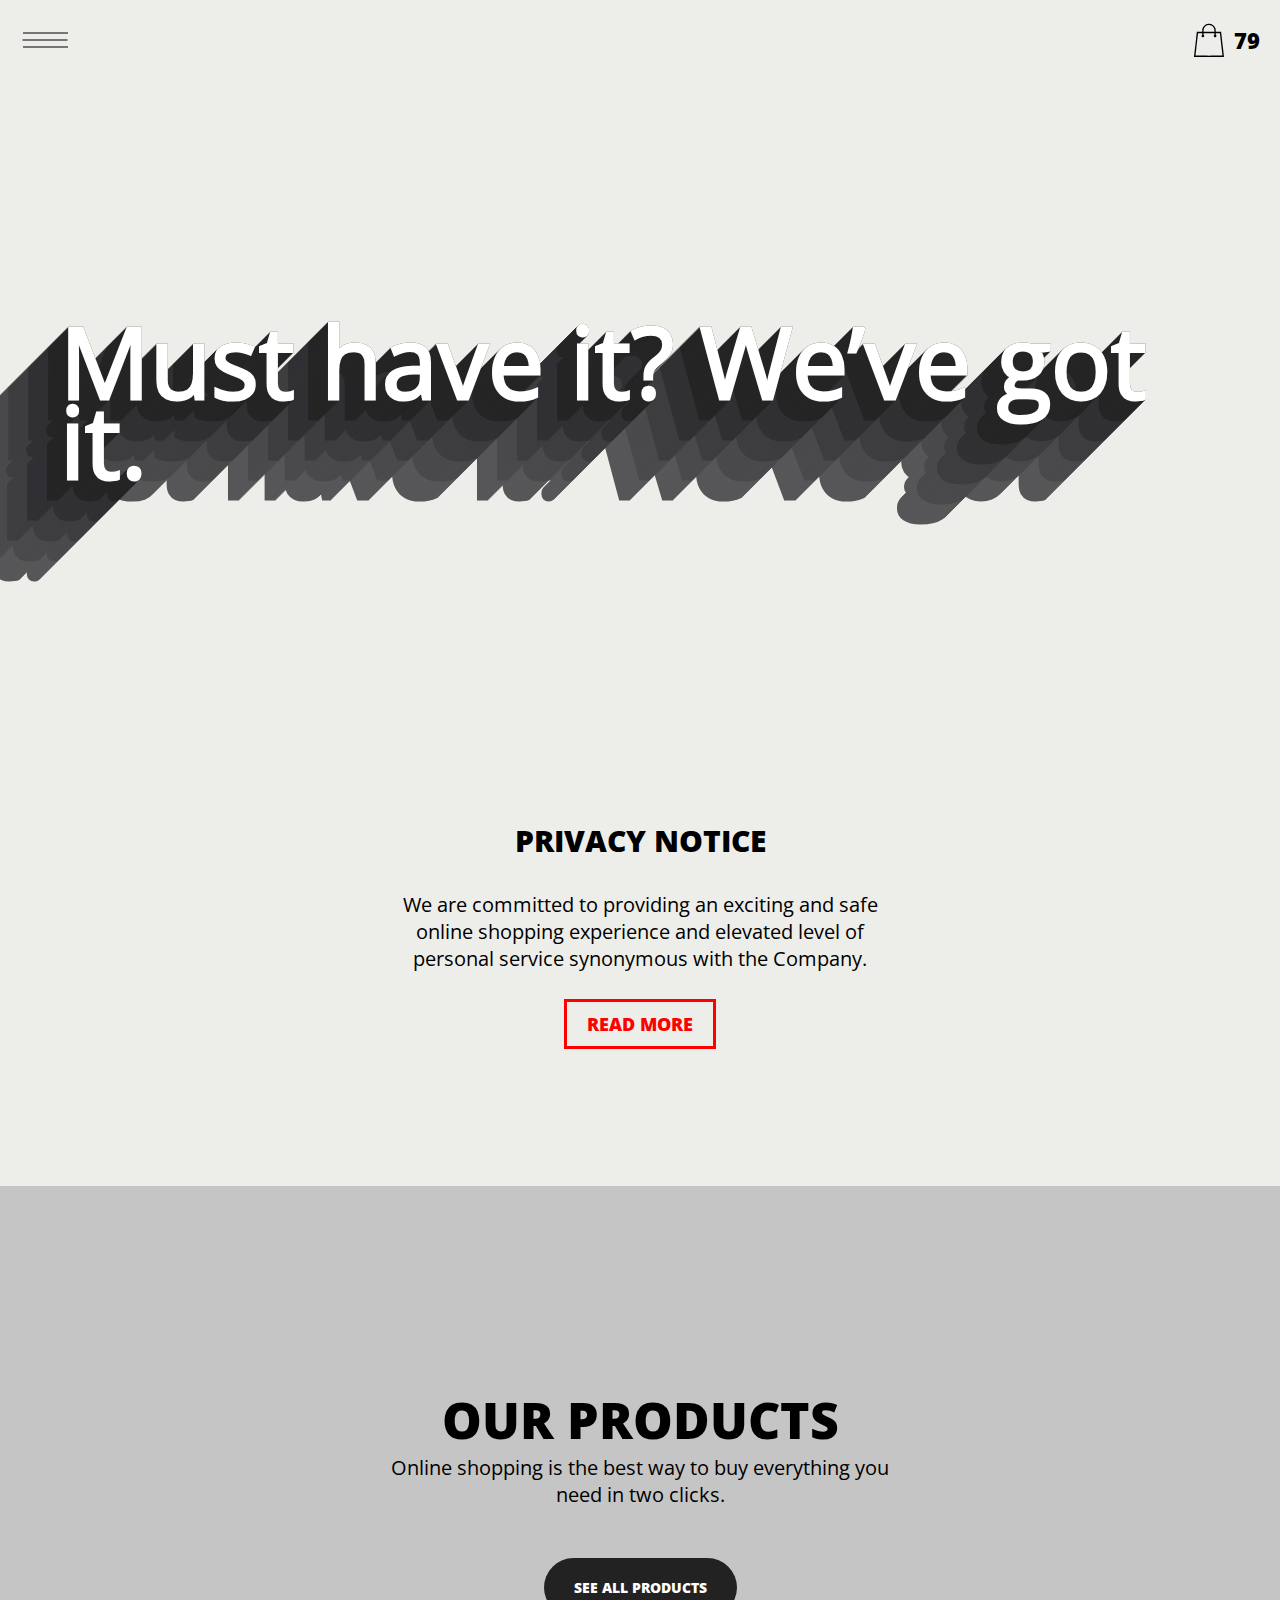
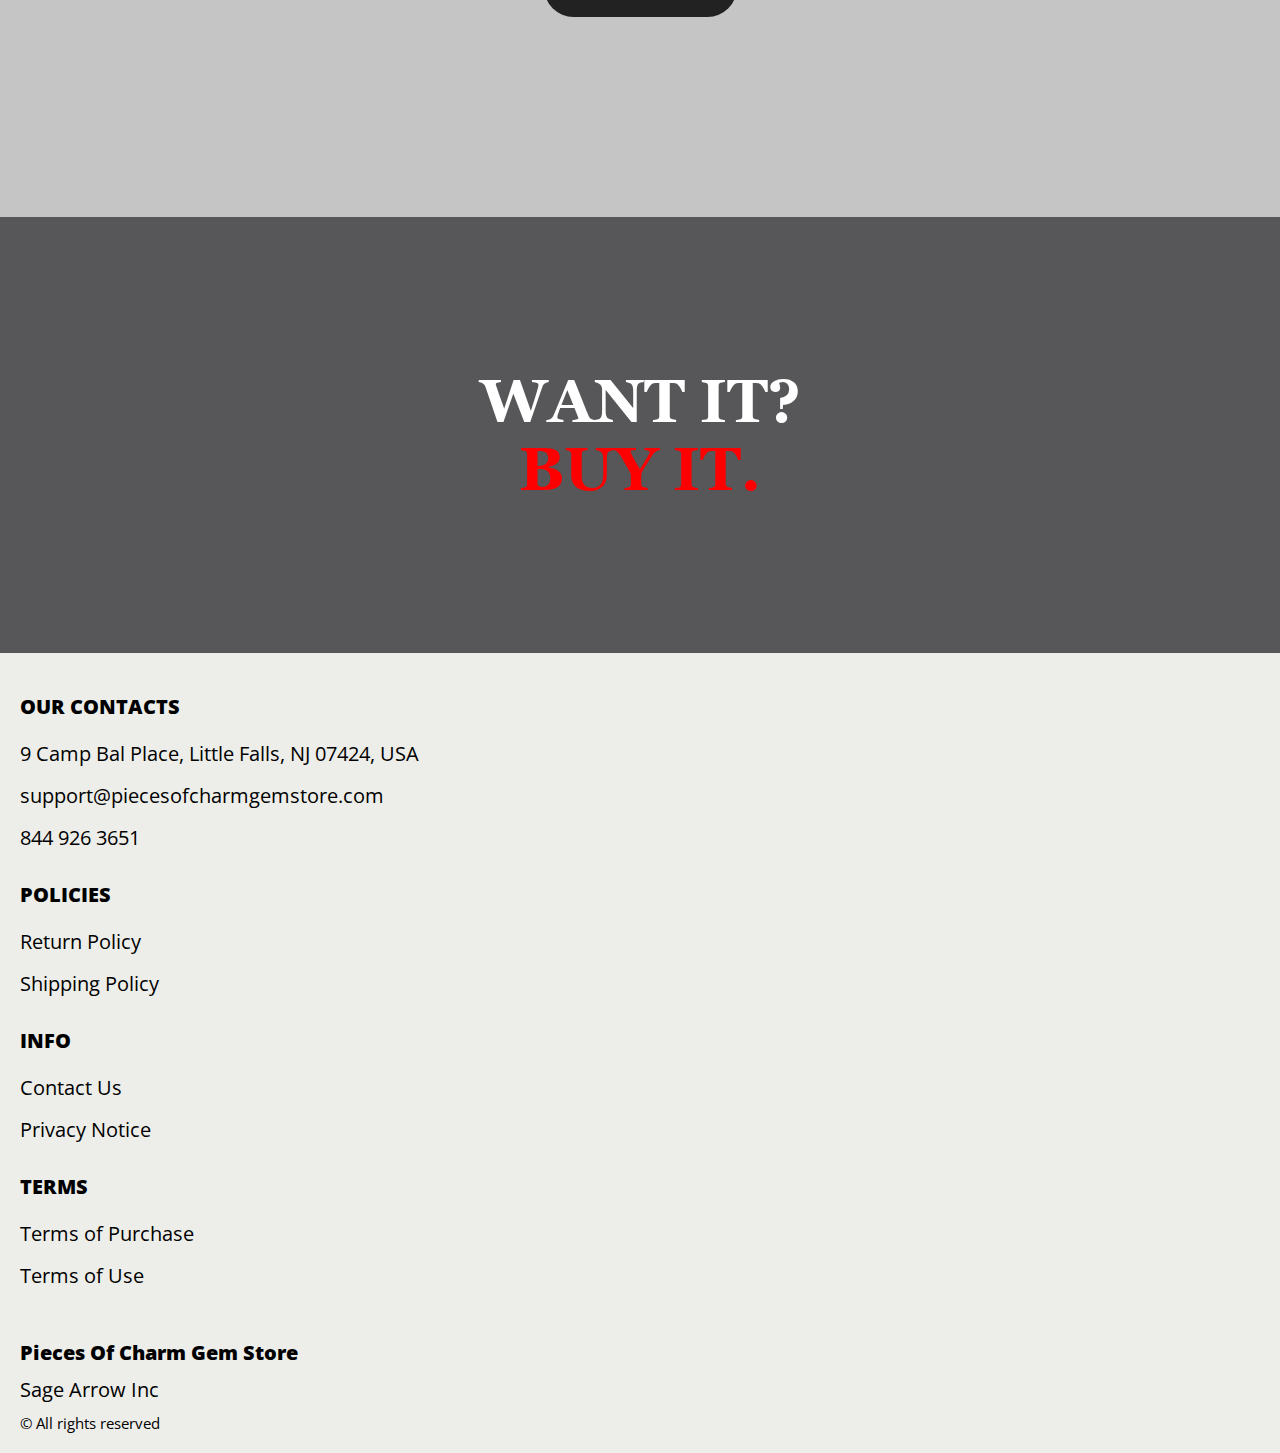
==== commit 3e75fca7: "Last Eduardo changes 29.02.24" ====
--- a/index.html
+++ b/index.html
@@ -126,14 +126,14 @@
         <div class="container">
           <section class="policy">
             <ul class="policy__list">
-              <li class="policy__item">
+              <!-- <li class="policy__item">
                 <div class="policy__block policy__block--first">
                   <h3 class="sub-title">RETURN POLICY</h3>
                   <p class="text">The items are eligible for free replacement, within 30 days of delivery, in an unlikely event of damaged, defective or different item delivered to you.</p>
                   <a href="./return.html" class="policy__btn">read more</a>
                 </div>
                
-              </li>
+              </li> -->
               <li class="policy__item">
                 <div class="policy__block policy__block--second">
                   <h3 class="sub-title">PRIVACY NOTICE</h3>
